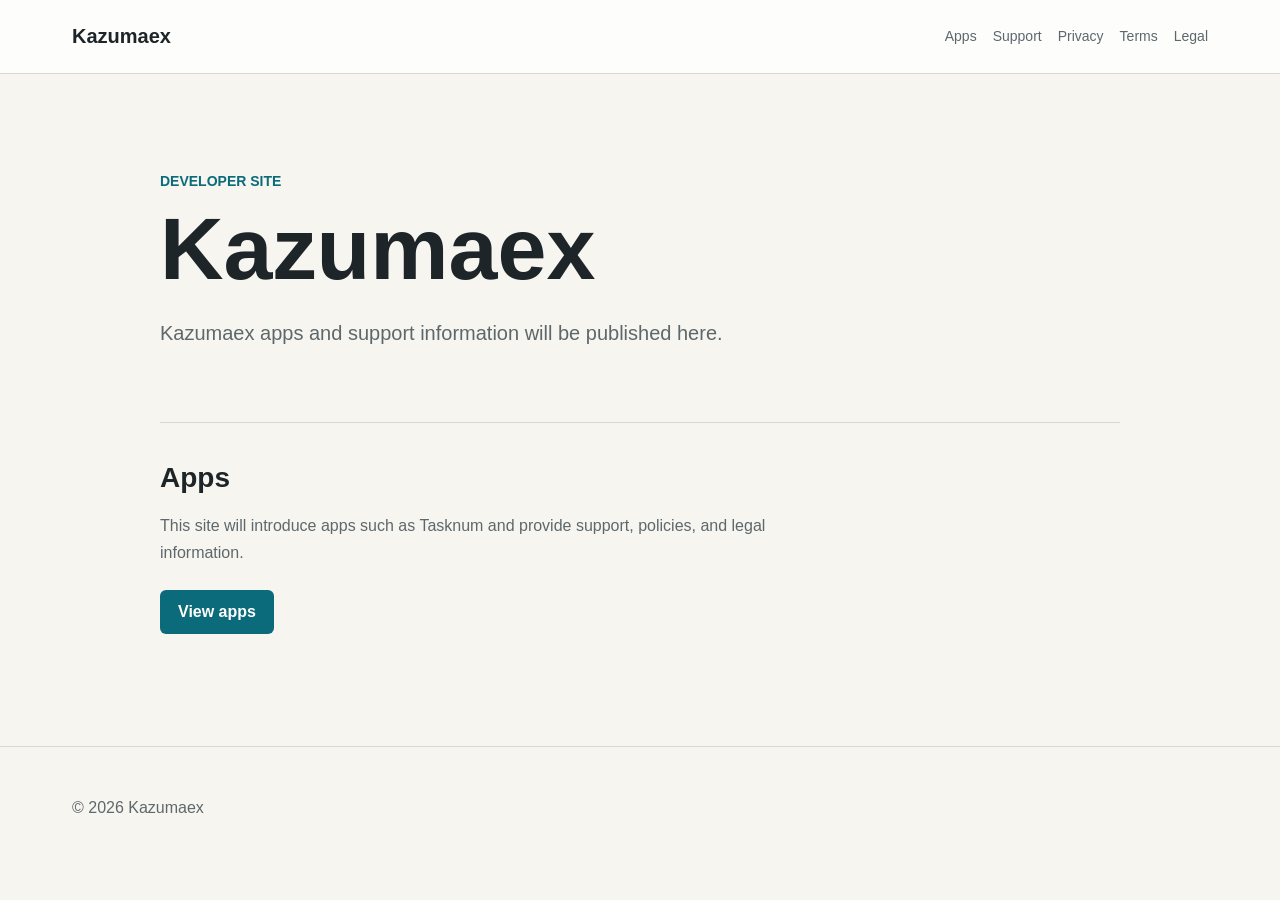
==== index.html @ a6c6be45 "Create initial Kazumaex site" ====
<!doctype html>
<html lang="ja">
<head>
  <meta charset="utf-8">
  <meta name="viewport" content="width=device-width, initial-scale=1">
  <title>Kazumaex</title>
  <link rel="stylesheet" href="styles.css">
</head>
<body>
  <header class="site-header">
    <a class="brand" href="/">Kazumaex</a>
    <nav aria-label="Main navigation">
      <a href="/apps/">Apps</a>
      <a href="/support/">Support</a>
      <a href="/privacy/">Privacy</a>
      <a href="/terms/">Terms</a>
      <a href="/legal/">Legal</a>
    </nav>
  </header>

  <main>
    <section class="hero">
      <p class="eyebrow">Developer site</p>
      <h1>Kazumaex</h1>
      <p class="lead">
        Kazumaex apps and support information will be published here.
      </p>
    </section>

    <section class="section">
      <h2>Apps</h2>
      <p>
        This site will introduce apps such as Tasknum and provide support,
        policies, and legal information.
      </p>
      <a class="button" href="/apps/">View apps</a>
    </section>
  </main>

  <footer>
    <p>&copy; 2026 Kazumaex</p>
  </footer>
</body>
</html>
---- styles.css ----
:root {
  color-scheme: light;
  --bg: #f7f5ef;
  --text: #1d2528;
  --muted: #5d686d;
  --line: #d9d7cf;
  --accent: #0b6b7a;
  --accent-dark: #084f5b;
  --surface: #ffffff;
}

* {
  box-sizing: border-box;
}

body {
  margin: 0;
  background: var(--bg);
  color: var(--text);
  font-family: Arial, "Hiragino Sans", "Yu Gothic", sans-serif;
  line-height: 1.65;
}

a {
  color: inherit;
}

.site-header {
  display: flex;
  align-items: center;
  justify-content: space-between;
  gap: 24px;
  padding: 20px min(6vw, 72px);
  border-bottom: 1px solid var(--line);
  background: rgba(255, 255, 255, 0.8);
}

.brand {
  color: var(--text);
  font-size: 20px;
  font-weight: 700;
  text-decoration: none;
}

nav {
  display: flex;
  flex-wrap: wrap;
  gap: 16px;
  color: var(--muted);
  font-size: 14px;
}

nav a {
  text-decoration: none;
}

nav a:hover {
  color: var(--text);
}

main {
  width: min(960px, calc(100% - 32px));
  margin: 0 auto;
}

.hero {
  padding: 96px 0 72px;
}

.eyebrow {
  margin: 0 0 12px;
  color: var(--accent);
  font-size: 14px;
  font-weight: 700;
  letter-spacing: 0;
  text-transform: uppercase;
}

h1 {
  margin: 0;
  font-size: clamp(44px, 8vw, 88px);
  line-height: 1;
}

.lead {
  max-width: 620px;
  margin: 24px 0 0;
  color: var(--muted);
  font-size: 20px;
}

.section {
  margin-bottom: 80px;
  padding: 32px 0;
  border-top: 1px solid var(--line);
}

h2 {
  margin: 0 0 12px;
  font-size: 28px;
}

.section p {
  max-width: 680px;
  margin: 0 0 24px;
  color: var(--muted);
}

.button {
  display: inline-flex;
  align-items: center;
  min-height: 44px;
  padding: 0 18px;
  border-radius: 6px;
  background: var(--accent);
  color: #ffffff;
  font-weight: 700;
  text-decoration: none;
}

.button:hover {
  background: var(--accent-dark);
}

footer {
  padding: 32px min(6vw, 72px);
  border-top: 1px solid var(--line);
  color: var(--muted);
}

@media (max-width: 700px) {
  .site-header {
    align-items: flex-start;
    flex-direction: column;
  }

  .hero {
    padding: 64px 0 56px;
  }
}
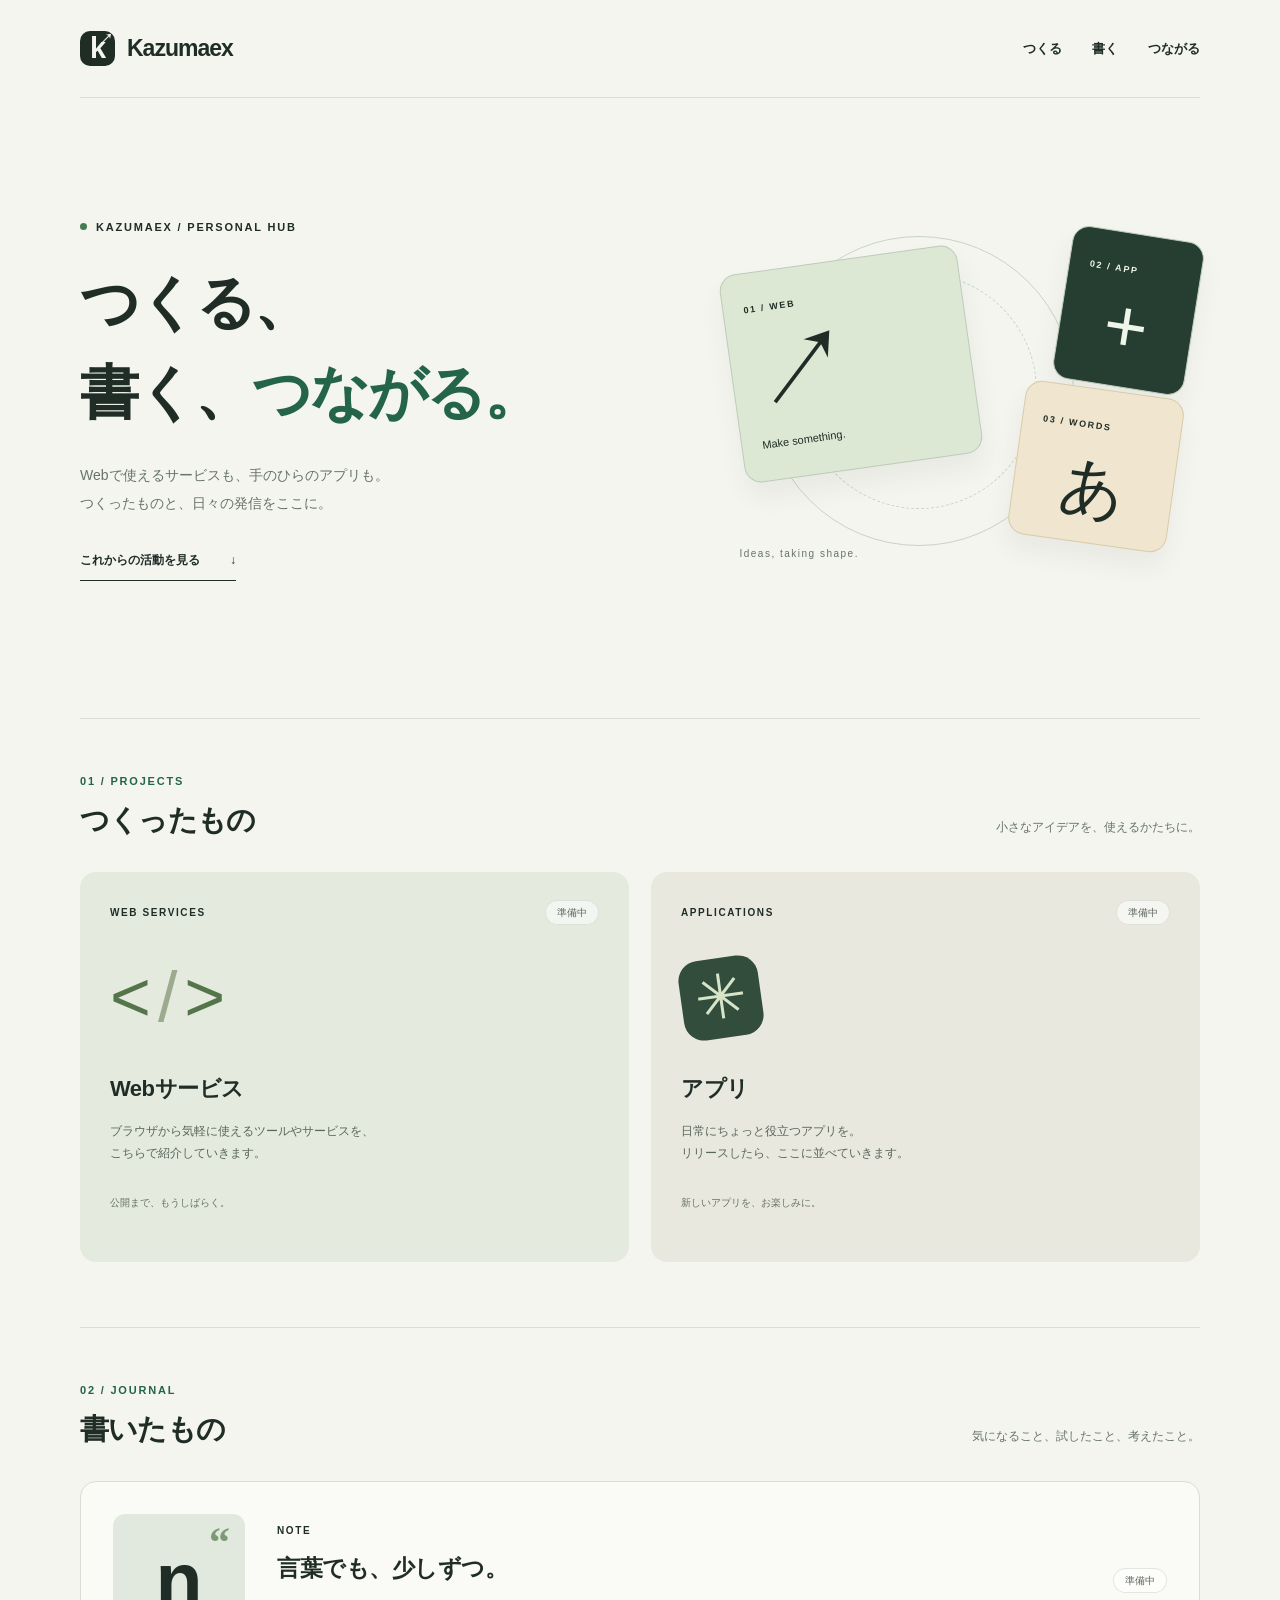
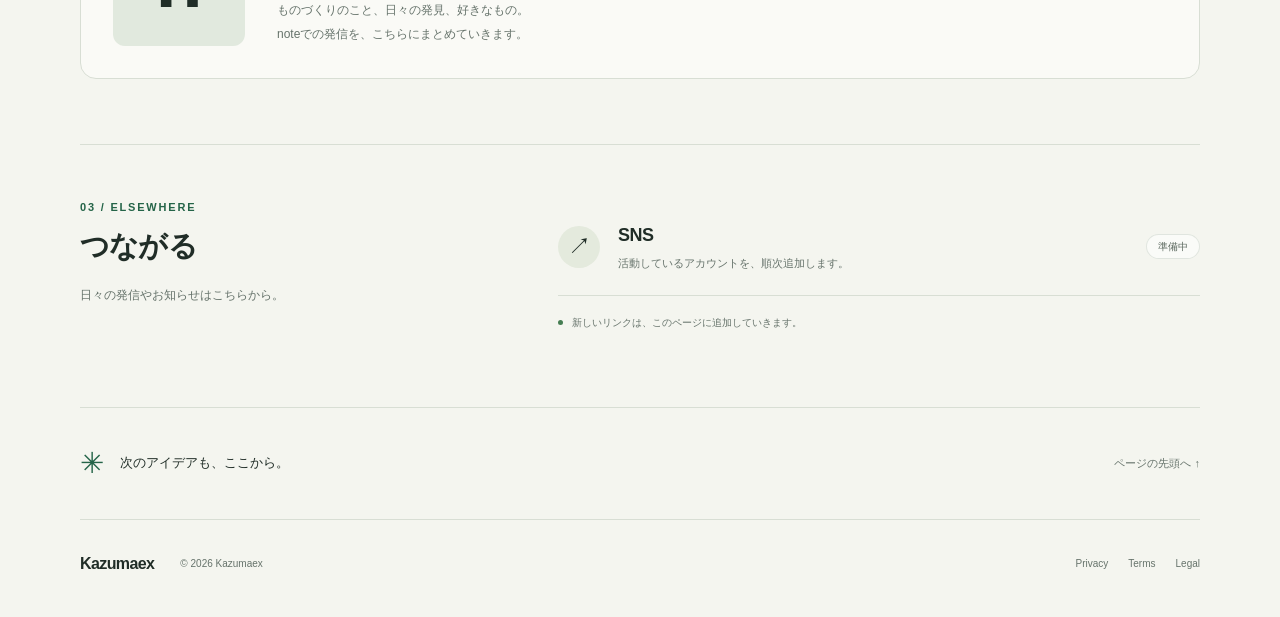
==== commit 0da10a59: "Create Kazumaex hub for web services, apps, writing and social links" ====
--- a/index.html
+++ b/index.html
@@ -3,42 +3,47 @@
 <head>
   <meta charset="utf-8">
   <meta name="viewport" content="width=device-width, initial-scale=1">
-  <title>Kazumaex</title>
-  <link rel="stylesheet" href="styles.css">
+  <meta name="description" content="KazumaexのWebサービス、アプリ、note、SNSをまとめるホームページ。">
+  <meta name="theme-color" content="#f4f5ef">
+  <title>Kazumaex — つくる、書く、つながる。</title>
+  <link rel="stylesheet" href="/hub.css">
 </head>
 <body>
-  <header class="site-header">
-    <a class="brand" href="/">Kazumaex</a>
-    <nav aria-label="Main navigation">
-      <a href="/apps/">Apps</a>
-      <a href="/support/">Support</a>
-      <a href="/privacy/">Privacy</a>
-      <a href="/terms/">Terms</a>
-      <a href="/legal/">Legal</a>
-    </nav>
+  <a class="skip" href="#main">本文へ移動</a>
+  <header class="header wrap">
+    <a class="brand" href="/" aria-label="Kazumaex ホーム"><span class="brand-mark" aria-hidden="true">k<span>↗</span></span>Kazumaex</a>
+    <nav aria-label="メインナビゲーション"><a href="#projects">つくる</a><a href="#notes">書く</a><a href="#social">つながる</a></nav>
   </header>
-
-  <main>
-    <section class="hero">
-      <p class="eyebrow">Developer site</p>
-      <h1>Kazumaex</h1>
-      <p class="lead">
-        Kazumaex apps and support information will be published here.
-      </p>
+  <main id="main" class="wrap">
+    <section class="hero" aria-labelledby="title">
+      <div class="hero-copy"><p class="eyebrow"><span class="dot"></span> KAZUMAEX / PERSONAL HUB</p>
+      <h1 id="title">つくる、<br>書く、<span class="soft">つながる。</span></h1>
+      <p class="intro">Webで使えるサービスも、手のひらのアプリも。<br class="desktop-break">つくったものと、日々の発信をここに。</p>
+      <a class="explore" href="#projects">これからの活動を見る <span aria-hidden="true">↓</span></a></div>
+      <div class="art" aria-hidden="true"><div class="orbit"></div><div class="tile tile-web"><span>01 / WEB</span><b>↗</b><i>Make something.</i></div><div class="tile tile-app"><span>02 / APP</span><b>+</b></div><div class="tile tile-note"><span>03 / WORDS</span><b>あ</b></div><div class="art-label">Ideas, taking shape.</div></div>
     </section>
-
-    <section class="section">
-      <h2>Apps</h2>
-      <p>
-        This site will introduce apps such as Tasknum and provide support,
-        policies, and legal information.
-      </p>
-      <a class="button" href="/apps/">View apps</a>
+    <section id="projects" class="section">
+      <div class="section-head"><div><p class="eyebrow">01 / PROJECTS</p><h2>つくったもの</h2></div><p>小さなアイデアを、使えるかたちに。</p></div>
+      <div class="project-grid">
+        <!-- 公開時は、このarticleを実際のURLへのa要素に置き換え、タイトルと説明を更新します。 -->
+        <article class="project-card web"><div class="card-top"><span class="category">WEB SERVICES</span><span class="status">準備中</span></div><div class="project-symbol" aria-hidden="true"><span>&lt;</span><span>/</span><span>&gt;</span></div><div class="card-bottom"><h3>Webサービス</h3><p>ブラウザから気軽に使えるツールやサービスを、<br class="desktop-break">こちらで紹介していきます。</p><span class="coming">公開まで、もうしばらく。</span></div></article>
+        <article class="project-card app"><div class="card-top"><span class="category">APPLICATIONS</span><span class="status">準備中</span></div><div class="app-symbol" aria-hidden="true"><span>✳</span></div><div class="card-bottom"><h3>アプリ</h3><p>日常にちょっと役立つアプリを。<br class="desktop-break">リリースしたら、ここに並べていきます。</p><span class="coming">新しいアプリを、お楽しみに。</span></div></article>
+      </div>
     </section>
+    <section id="notes" class="section notes">
+      <div class="section-head"><div><p class="eyebrow">02 / JOURNAL</p><h2>書いたもの</h2></div><p>気になること、試したこと、考えたこと。</p></div>
+      <article class="note-card"><div class="note-icon" aria-hidden="true">n<span>“</span></div><div class="note-copy"><span class="category">NOTE</span><h3>言葉でも、少しずつ。</h3><p>ものづくりのこと、日々の発見、好きなもの。<br>noteでの発信を、こちらにまとめていきます。</p></div><span class="status">準備中</span></article>
+    </section>
+    <section id="social" class="section social">
+      <div><p class="eyebrow">03 / ELSEWHERE</p><h2>つながる</h2><p class="social-intro">日々の発信やお知らせはこちらから。</p></div>
+      <div class="social-list">
+        <!-- SNSの公開時は、行を実際のプロフィールURLへのa要素に置き換えます。 -->
+        <div class="social-row"><span class="social-icon" aria-hidden="true">↗</span><div><h3>SNS</h3><p>活動しているアカウントを、順次追加します。</p></div><span class="status">準備中</span></div>
+        <div class="social-footnote"><span class="dot"></span> 新しいリンクは、このページに追加していきます。</div>
+      </div>
+    </section>
+    <aside class="closing"><span aria-hidden="true">✳</span><p>次のアイデアも、ここから。</p><a href="#title">ページの先頭へ ↑</a></aside>
   </main>
-
-  <footer>
-    <p>&copy; 2026 Kazumaex</p>
-  </footer>
+  <footer class="footer wrap"><a class="footer-brand" href="/">Kazumaex</a><p>© 2026 Kazumaex</p><nav aria-label="ポリシー"><a href="/privacy/">Privacy</a><a href="/terms/">Terms</a><a href="/legal/">Legal</a></nav></footer>
 </body>
 </html>
--- a/hub.css
+++ b/hub.css
@@ -0,0 +1 @@
+:root{color-scheme:light;--bg:#f4f5ef;--ink:#202d27;--muted:#66736b;--line:#d8ded4;--green:#246448}*{box-sizing:border-box}html{scroll-behavior:smooth;scroll-padding-top:28px}body{margin:0;background:var(--bg);color:var(--ink);font-family:-apple-system,BlinkMacSystemFont,"Hiragino Kaku Gothic ProN","Yu Gothic",sans-serif;line-height:1.7}a{color:inherit;text-decoration:none}a:focus-visible{outline:3px solid #246448;outline-offset:6px}a:hover{color:var(--green)}.wrap{width:min(1120px,calc(100% - 96px));margin:auto}.header{display:flex;align-items:center;justify-content:space-between;padding:29px 0;border-bottom:1px solid var(--line)}.brand{display:flex;align-items:center;gap:12px;font-size:23px;font-weight:750;letter-spacing:-1px}.brand-mark{position:relative;display:grid;place-items:center;width:35px;height:35px;background:var(--ink);color:var(--bg);border-radius:10px;font-size:29px;line-height:1}.brand-mark span{position:absolute;right:3px;top:1px;font-size:14px}.header nav{display:flex;gap:30px;font-size:13px;font-weight:600}.skip{position:absolute;left:16px;top:-100px;background:white;padding:10px;z-index:10}.skip:focus{top:12px}.hero{display:grid;grid-template-columns:1.25fr 1fr;align-items:center;min-height:620px;gap:32px;padding:70px 0 88px}.eyebrow{display:flex;align-items:center;gap:9px;margin:0 0 22px;font-size:11px;font-weight:700;letter-spacing:1.8px}.dot{display:inline-block;width:7px;height:7px;background:#457d52;border-radius:50%;flex-shrink:0}h1{margin:0;font-size:clamp(40px,4.6vw,60px);font-weight:750;letter-spacing:-2px;line-height:1.52}.soft{color:var(--green)}.intro{margin:24px 0 28px;color:var(--muted);font-size:14px;line-height:2}.explore{display:inline-flex;align-items:center;gap:30px;font-size:12px;font-weight:650;border-bottom:1px solid var(--ink);padding-bottom:9px}.art{height:340px;position:relative}.orbit{position:absolute;width:310px;height:310px;left:48px;top:7px;border:1px solid #c9d4c5;border-radius:50%}.orbit:after{content:"";position:absolute;inset:36px;border:1px dashed #c9d4c5;border-radius:50%}.tile{position:absolute;border:1px solid #becbb9;border-radius:17px;box-shadow:0 15px 25px #293d2910;padding:20px}.tile>span{font-size:9px;font-weight:700;letter-spacing:1.7px}.tile-web{left:15px;top:30px;width:240px;height:210px;background:#dce8d4;transform:rotate(-8deg);z-index:2}.tile-web b{display:block;font-size:100px;font-weight:400;line-height:1.1}.tile-web i{font-size:11px;font-style:normal}.tile-app{right:5px;top:4px;width:133px;height:155px;background:#253e31;color:#eef5e9;transform:rotate(9deg);z-index:3}.tile-app b{display:block;font-size:75px;font-weight:300;line-height:1.2;text-align:center}.tile-note{right:24px;bottom:25px;width:160px;height:155px;background:#f0e6cf;transform:rotate(8deg);z-index:4;border-color:#d9cba9}.tile-note b{display:block;font-size:64px;font-weight:500;text-align:center;line-height:1.6}.art-label{position:absolute;left:23px;bottom:7px;font-size:10px;letter-spacing:1.5px;color:var(--muted)}.section{padding:53px 0 65px;border-top:1px solid var(--line);scroll-margin-top:20px}.section-head{display:flex;justify-content:space-between;align-items:end;gap:24px;margin-bottom:30px}.section .eyebrow{margin-bottom:8px;color:var(--green)}h2{font-size:29px;letter-spacing:-.8px;line-height:1.5;margin:0}h3{margin:0;font-size:22px;letter-spacing:-.5px}.section-head>p{font-size:12px;color:var(--muted);margin:0 0 5px}.project-grid{display:grid;grid-template-columns:1fr 1fr;gap:22px}.project-card{border-radius:16px;padding:28px 30px 30px;min-height:390px;display:flex;flex-direction:column}.web{background:#e4eadd}.app{background:#e8e8df}.card-top{display:flex;align-items:center;justify-content:space-between}.category{font-size:10px;letter-spacing:1.6px;font-weight:700}.status{display:inline-block;background:#ffffff8c;border:1px solid #bac6b866;color:#5a675d;font-size:10px;padding:3px 11px;border-radius:99px;white-space:nowrap}.project-symbol{display:flex;align-items:center;gap:12px;height:145px;color:#547449;font-size:70px;font-weight:300;letter-spacing:-5px}.project-symbol span:nth-child(2){color:#9cab8e}.app-symbol{height:145px;display:flex;align-items:center}.app-symbol span{display:grid;place-items:center;background:#324d3b;color:#d6e5c9;font-size:62px;line-height:1;width:80px;height:80px;border-radius:20px;transform:rotate(-8deg)}.card-bottom p{font-size:12px;color:#59665a;line-height:1.9;margin:12px 0 22px}.coming{font-size:10px;color:#667260}.note-card{display:flex;align-items:center;gap:32px;background:#fafaf6;border:1px solid var(--line);padding:32px;border-radius:16px}.note-icon{flex-shrink:0;position:relative;display:grid;place-items:center;width:132px;height:132px;border-radius:12px;background:#e1e9de;font-size:77px;font-weight:800;line-height:1}.note-icon>span{position:absolute;right:15px;top:7px;font-family:Georgia,serif;font-size:42px;color:#7d9a76}.note-copy{flex:1}.note-copy h3{margin:7px 0 10px;font-size:23px}.note-copy p{font-size:12px;color:var(--muted);margin:0;line-height:2}.social{display:grid;grid-template-columns:.8fr 1.2fr;gap:50px;padding-bottom:76px}.social-intro{font-size:12px;color:var(--muted);margin:16px 0}.social-row{display:flex;gap:18px;align-items:center;padding:22px 0;border-bottom:1px solid var(--line)}.social-icon{display:grid;place-items:center;width:42px;height:42px;background:#e4eadd;border-radius:50%;font-size:23px;flex-shrink:0}.social-row h3{font-size:18px}.social-row p{font-size:11px;color:var(--muted);margin:3px 0 0}.social-row .status{margin-left:auto}.social-footnote{display:flex;align-items:center;gap:9px;font-size:10px;color:var(--muted);margin-top:18px}.social-footnote .dot{width:5px;height:5px}.closing{display:flex;align-items:center;gap:16px;border-top:1px solid var(--line);padding:31px 0}.closing>span{font-size:29px;color:var(--green)}.closing p{font-size:13px}.closing a{margin-left:auto;font-size:11px;color:var(--muted)}.footer{display:flex;align-items:center;gap:26px;padding:25px 0 35px;border-top:1px solid var(--line)}.footer-brand{font-weight:750;font-size:16px;letter-spacing:-.6px}.footer p{color:var(--muted);font-size:10px}.footer nav{margin-left:auto;display:flex;gap:20px;font-size:10px;color:var(--muted)}@media(min-width:1600px){.hero{min-height:690px}}@media(max-width:850px){.wrap{width:calc(100% - 48px)}.hero{grid-template-columns:1.2fr .8fr;gap:0;min-height:550px}.art{transform:scale(.76);transform-origin:center;width:340px;margin-left:-40px}h1{font-size:43px}.project-card{padding:24px}.section-head{align-items:start;flex-direction:column;gap:10px}.social{gap:26px}.note-card{gap:24px}.note-icon{width:105px;height:115px}}@media(max-width:600px){html{scroll-padding-top:10px}.wrap{width:calc(100% - 40px)}.header{padding:22px 0}.brand{font-size:20px}.brand-mark{width:30px;height:30px;font-size:25px}.header nav{gap:14px;font-size:10px}.hero{display:flex;flex-direction:column;align-items:stretch;padding:52px 0 40px;gap:28px}.hero .eyebrow{font-size:9px;letter-spacing:1.3px;margin-bottom:23px}h1{font-size:clamp(34px,9vw,48px);letter-spacing:-1.5px}.intro{font-size:12px;margin:22px 0}.art{height:270px;width:340px;max-width:100%;transform:scale(.86);transform-origin:top center;margin:4px auto -28px}.orbit{width:255px;height:255px;left:35px}.tile-web{width:202px;height:180px;left:9px}.tile-web b{font-size:79px}.tile-app{width:112px;height:135px;right:0}.tile-app b{font-size:61px}.tile-note{width:128px;height:130px;right:8px;bottom:0}.tile-note b{font-size:50px}.art-label{bottom:-5px;left:12px;font-size:9px}.section{padding:36px 0 42px}.section-head{margin-bottom:24px}.section-head>p{font-size:11px}h2{font-size:25px}.eyebrow{font-size:9px}.project-grid{grid-template-columns:1fr;gap:16px}.project-card{min-height:345px;padding:24px}.project-symbol,.app-symbol{height:126px}.card-bottom h3{font-size:21px}.note-card{padding:24px;gap:20px;flex-wrap:wrap}.note-icon{width:70px;height:78px;font-size:48px}.note-icon>span{font-size:28px;right:7px;top:0}.note-copy{flex-basis:calc(100% - 90px)}.note-copy h3{font-size:17px}.note-copy p{font-size:11px}.note-card>.status{margin-left:90px}.social{grid-template-columns:1fr;gap:8px}.social-row{gap:12px}.social-row p{font-size:10px}.social-row .status{padding:3px 9px}.social-footnote{font-size:9px}.closing{gap:10px;flex-wrap:wrap;padding:25px 0}.closing p{font-size:12px}.closing a{font-size:10px}.footer{gap:12px;flex-wrap:wrap;padding:22px 0}.footer nav{gap:14px}.footer-brand{font-size:15px}.desktop-break{display:none}}@media(prefers-reduced-motion:reduce){html{scroll-behavior:auto}}
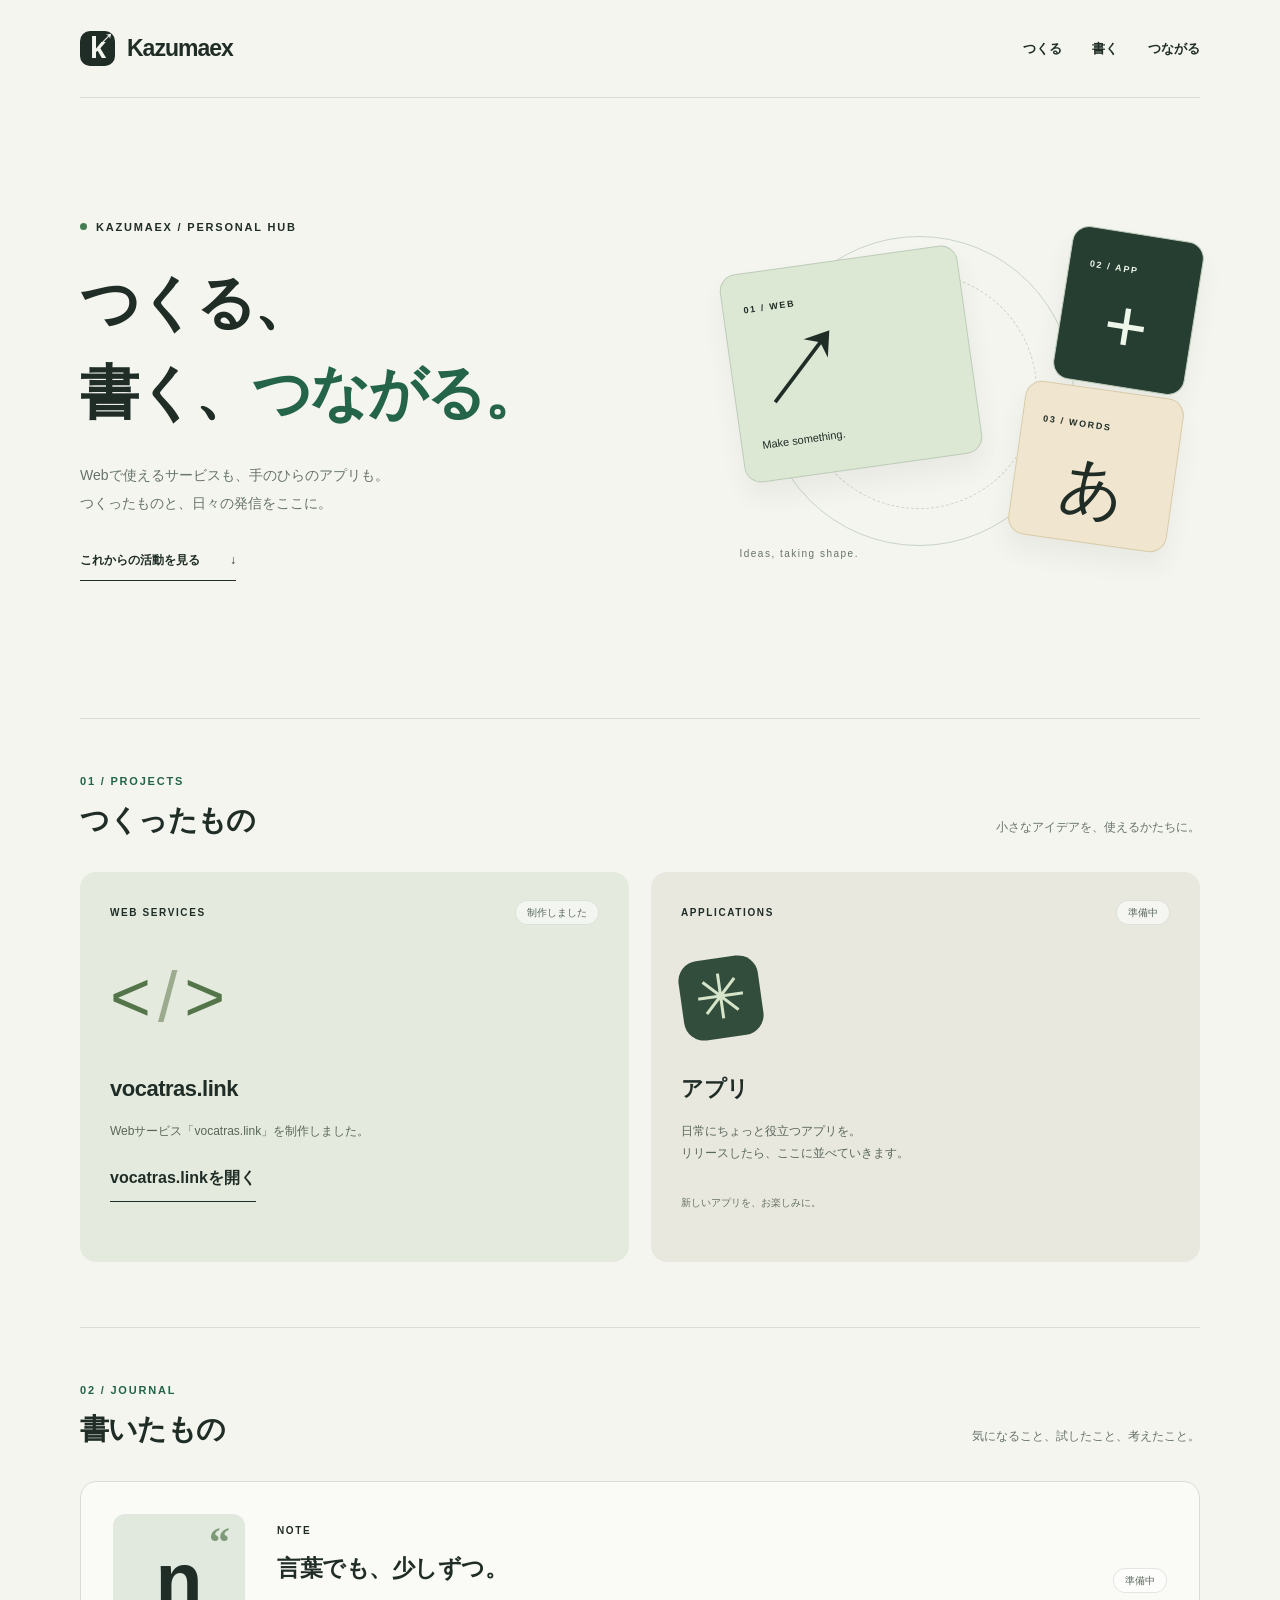
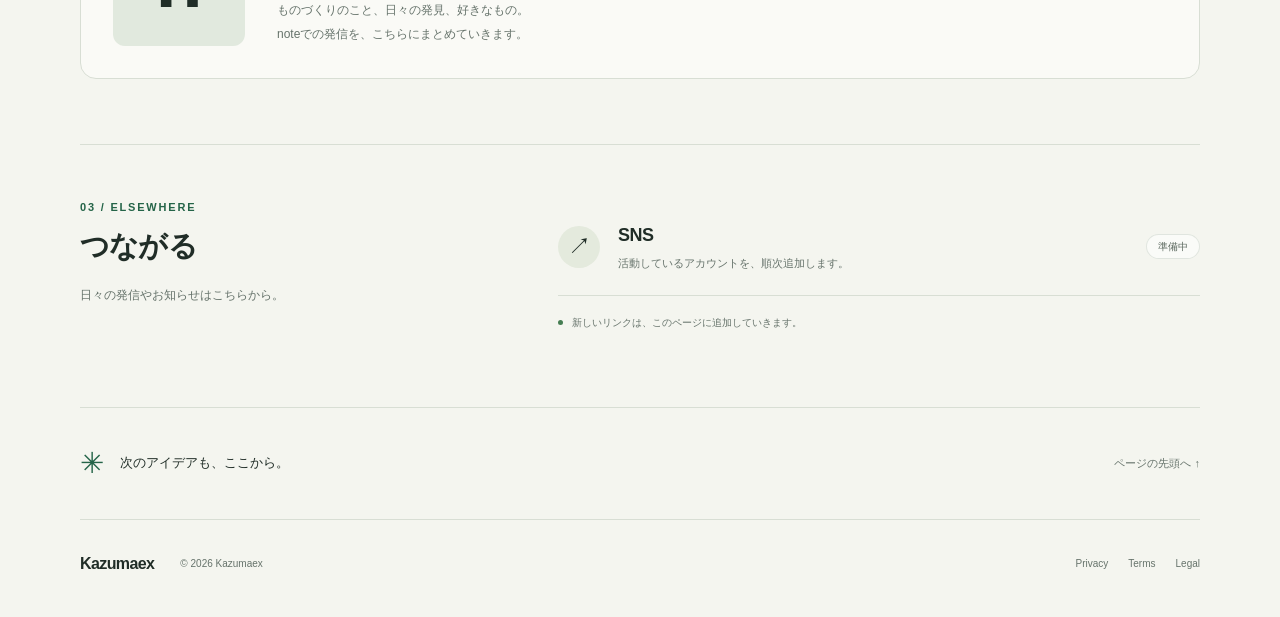
==== commit da33de8a: "Add vocatras.link to Kazumaex web services" ====
--- a/index.html
+++ b/index.html
@@ -25,8 +25,7 @@
     <section id="projects" class="section">
       <div class="section-head"><div><p class="eyebrow">01 / PROJECTS</p><h2>つくったもの</h2></div><p>小さなアイデアを、使えるかたちに。</p></div>
       <div class="project-grid">
-        <!-- 公開時は、このarticleを実際のURLへのa要素に置き換え、タイトルと説明を更新します。 -->
-        <article class="project-card web"><div class="card-top"><span class="category">WEB SERVICES</span><span class="status">準備中</span></div><div class="project-symbol" aria-hidden="true"><span>&lt;</span><span>/</span><span>&gt;</span></div><div class="card-bottom"><h3>Webサービス</h3><p>ブラウザから気軽に使えるツールやサービスを、<br class="desktop-break">こちらで紹介していきます。</p><span class="coming">公開まで、もうしばらく。</span></div></article>
+        <article class="project-card web"><div class="card-top"><span class="category">WEB SERVICES</span><span class="status">制作しました</span></div><div class="project-symbol" aria-hidden="true"><span>&lt;</span><span>/</span><span>&gt;</span></div><div class="card-bottom"><h3>vocatras.link</h3><p>Webサービス「vocatras.link」を制作しました。</p><a class="explore" href="https://vocatras.link/" style="font-size:16px">vocatras.linkを開く</a></div></article>
         <article class="project-card app"><div class="card-top"><span class="category">APPLICATIONS</span><span class="status">準備中</span></div><div class="app-symbol" aria-hidden="true"><span>✳</span></div><div class="card-bottom"><h3>アプリ</h3><p>日常にちょっと役立つアプリを。<br class="desktop-break">リリースしたら、ここに並べていきます。</p><span class="coming">新しいアプリを、お楽しみに。</span></div></article>
       </div>
     </section>
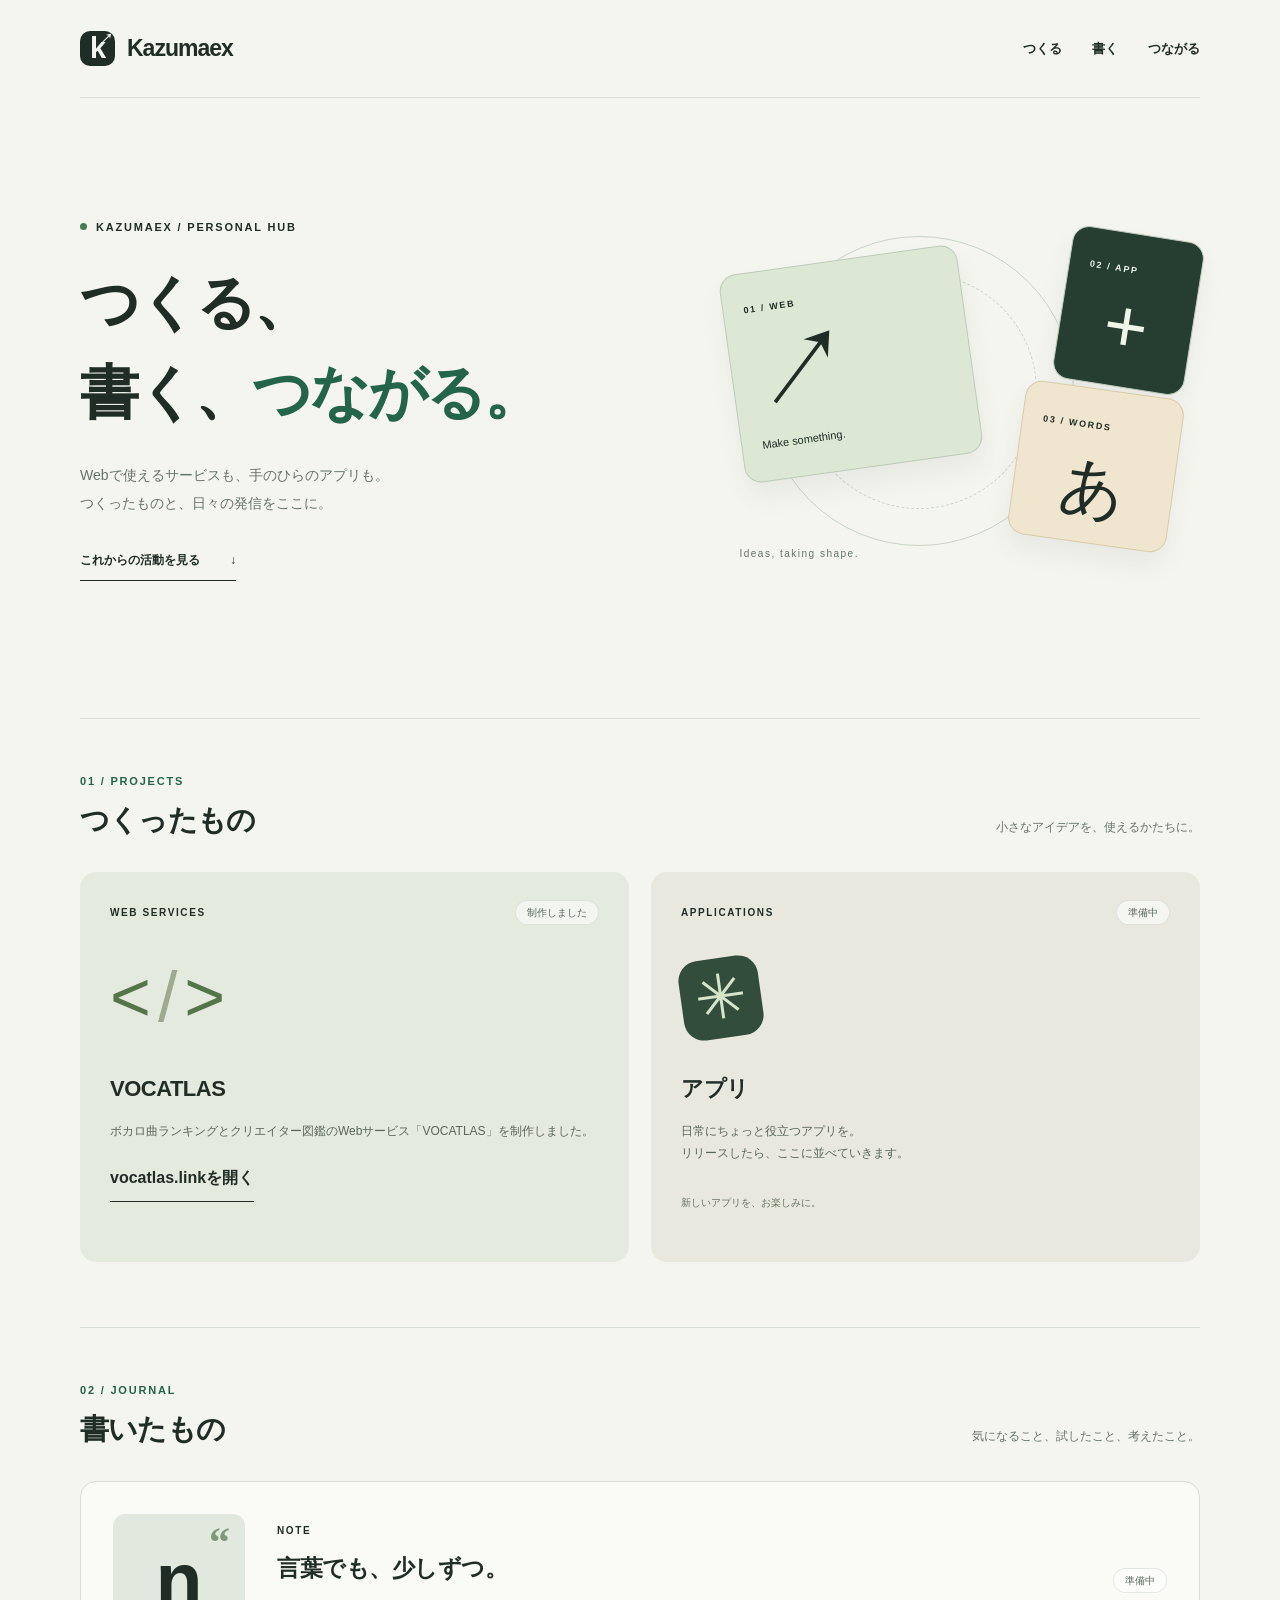
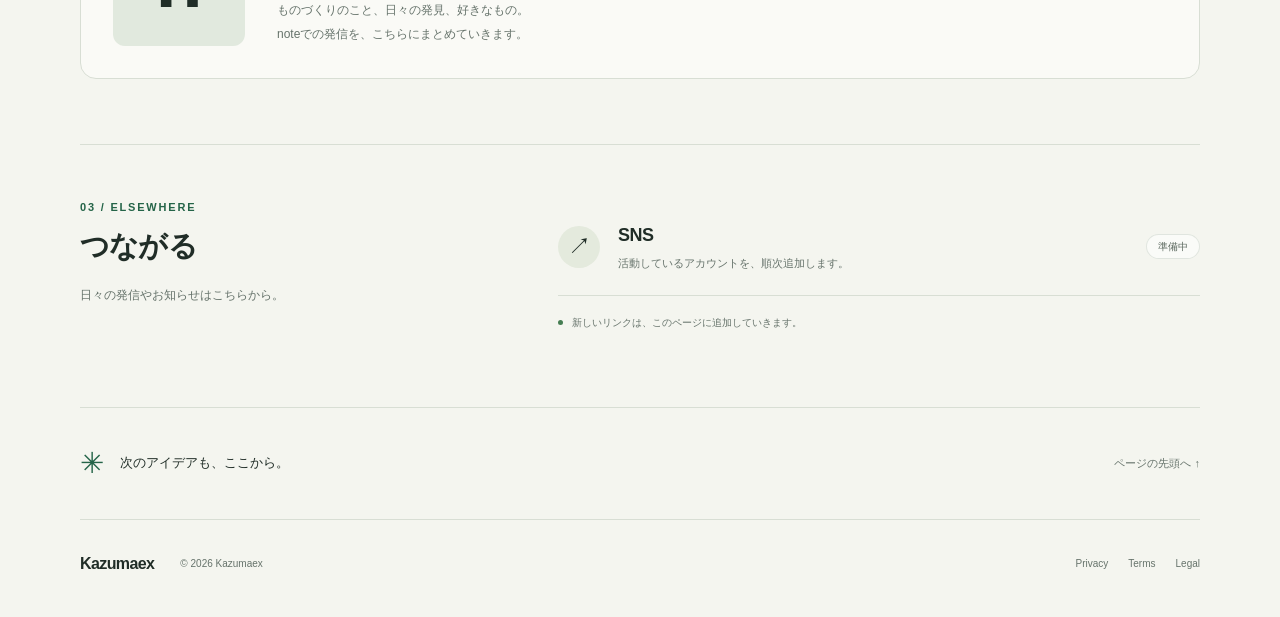
==== commit 67694874: "Correct VOCATLAS URL and add service description" ====
--- a/index.html
+++ b/index.html
@@ -25,7 +25,7 @@
     <section id="projects" class="section">
       <div class="section-head"><div><p class="eyebrow">01 / PROJECTS</p><h2>つくったもの</h2></div><p>小さなアイデアを、使えるかたちに。</p></div>
       <div class="project-grid">
-        <article class="project-card web"><div class="card-top"><span class="category">WEB SERVICES</span><span class="status">制作しました</span></div><div class="project-symbol" aria-hidden="true"><span>&lt;</span><span>/</span><span>&gt;</span></div><div class="card-bottom"><h3>vocatras.link</h3><p>Webサービス「vocatras.link」を制作しました。</p><a class="explore" href="https://vocatras.link/" style="font-size:16px">vocatras.linkを開く</a></div></article>
+        <article class="project-card web"><div class="card-top"><span class="category">WEB SERVICES</span><span class="status">制作しました</span></div><div class="project-symbol" aria-hidden="true"><span>&lt;</span><span>/</span><span>&gt;</span></div><div class="card-bottom"><h3>VOCATLAS</h3><p>ボカロ曲ランキングとクリエイター図鑑のWebサービス「VOCATLAS」を制作しました。</p><a class="explore" href="https://vocatlas.link/" style="font-size:16px">vocatlas.linkを開く</a></div></article>
         <article class="project-card app"><div class="card-top"><span class="category">APPLICATIONS</span><span class="status">準備中</span></div><div class="app-symbol" aria-hidden="true"><span>✳</span></div><div class="card-bottom"><h3>アプリ</h3><p>日常にちょっと役立つアプリを。<br class="desktop-break">リリースしたら、ここに並べていきます。</p><span class="coming">新しいアプリを、お楽しみに。</span></div></article>
       </div>
     </section>
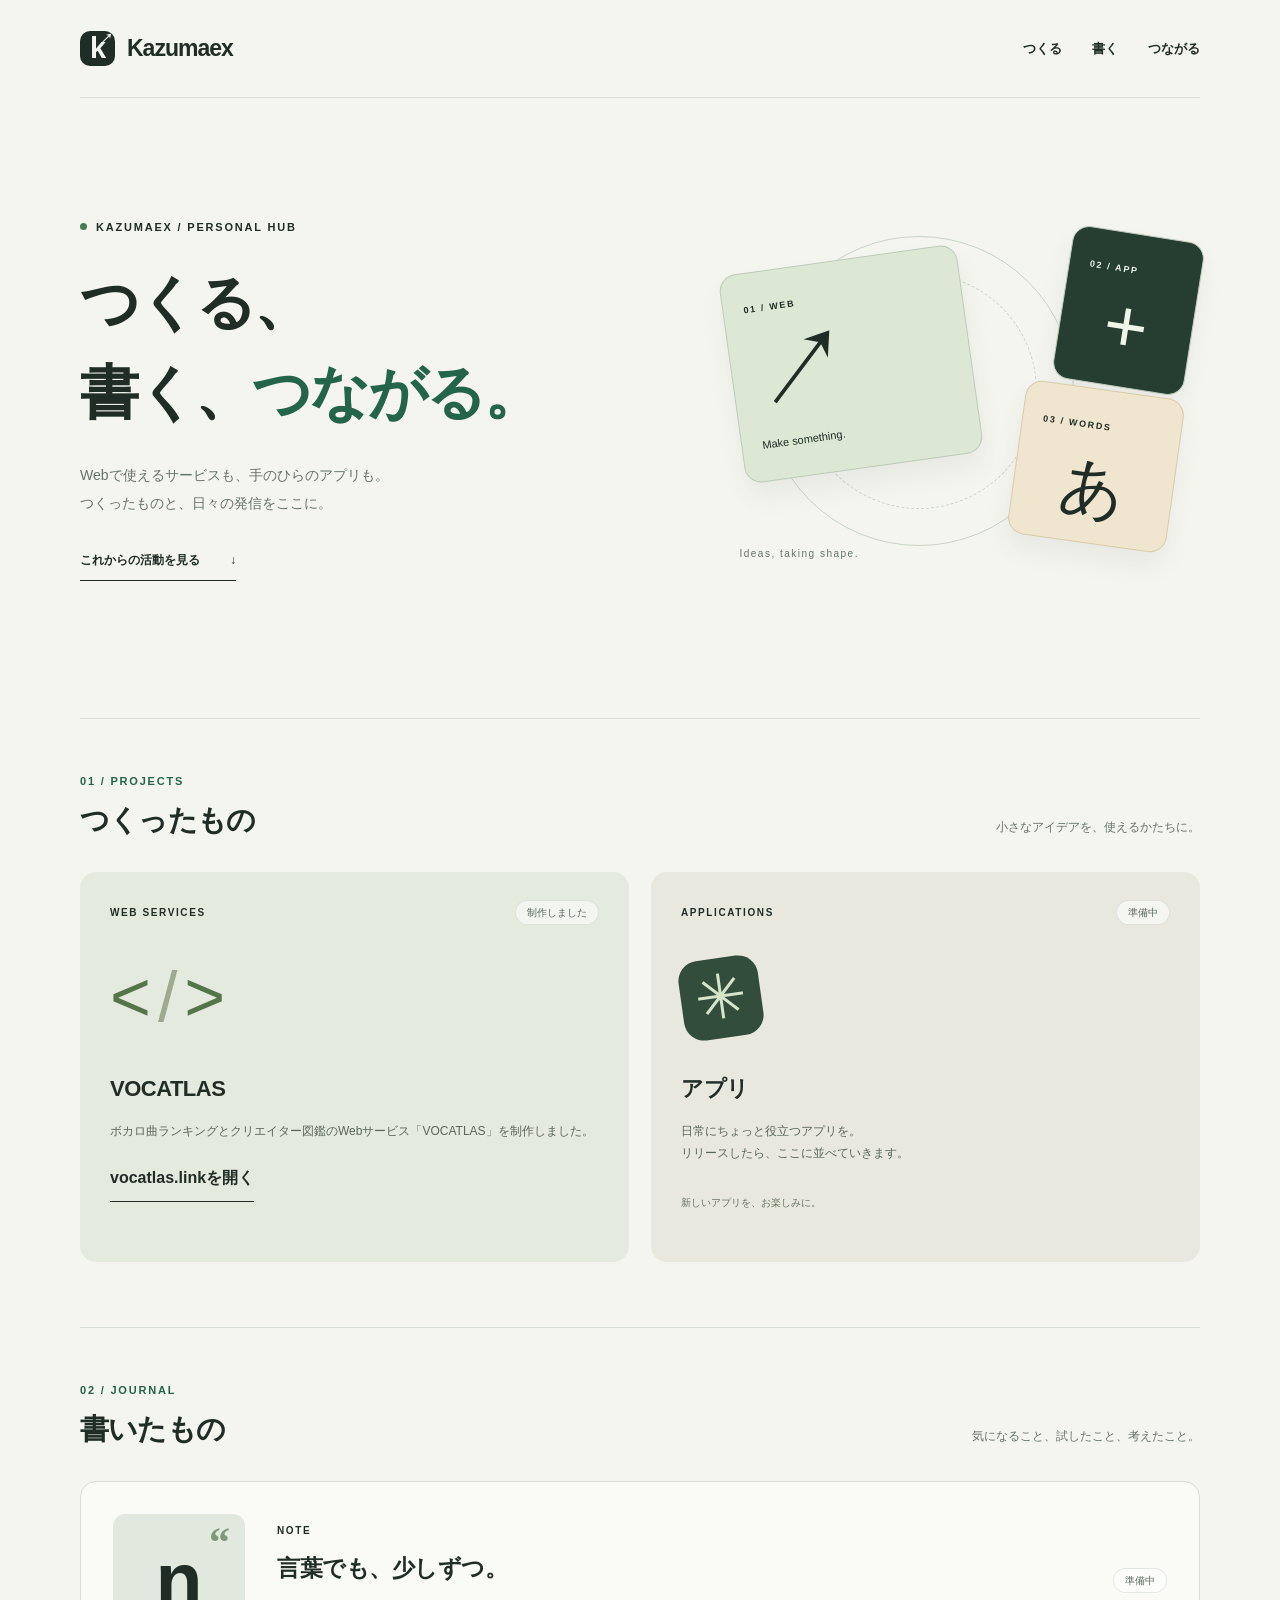
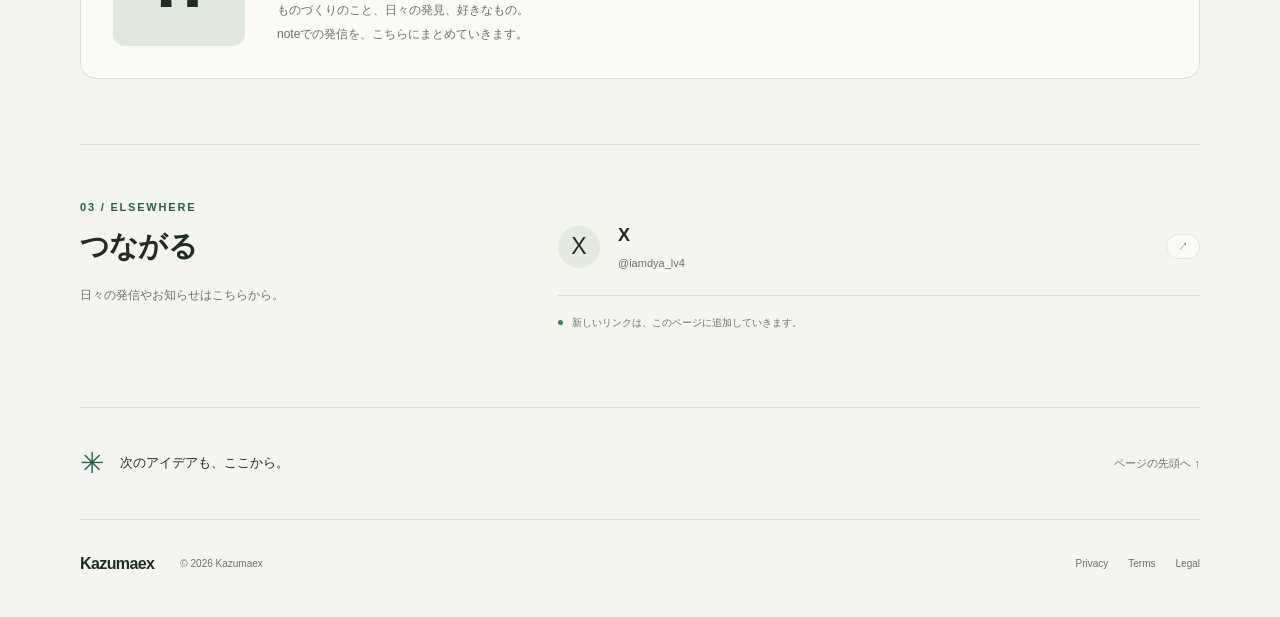
==== commit 354eaac2: "Add Kazumaex X profile link" ====
--- a/index.html
+++ b/index.html
@@ -36,8 +36,7 @@
     <section id="social" class="section social">
       <div><p class="eyebrow">03 / ELSEWHERE</p><h2>つながる</h2><p class="social-intro">日々の発信やお知らせはこちらから。</p></div>
       <div class="social-list">
-        <!-- SNSの公開時は、行を実際のプロフィールURLへのa要素に置き換えます。 -->
-        <div class="social-row"><span class="social-icon" aria-hidden="true">↗</span><div><h3>SNS</h3><p>活動しているアカウントを、順次追加します。</p></div><span class="status">準備中</span></div>
+        <a class="social-row" href="https://x.com/iamdya_lv4"><span class="social-icon" aria-hidden="true">X</span><div><h3>X</h3><p>@iamdya_lv4</p></div><span class="status" aria-hidden="true">↗</span></a>
         <div class="social-footnote"><span class="dot"></span> 新しいリンクは、このページに追加していきます。</div>
       </div>
     </section>
